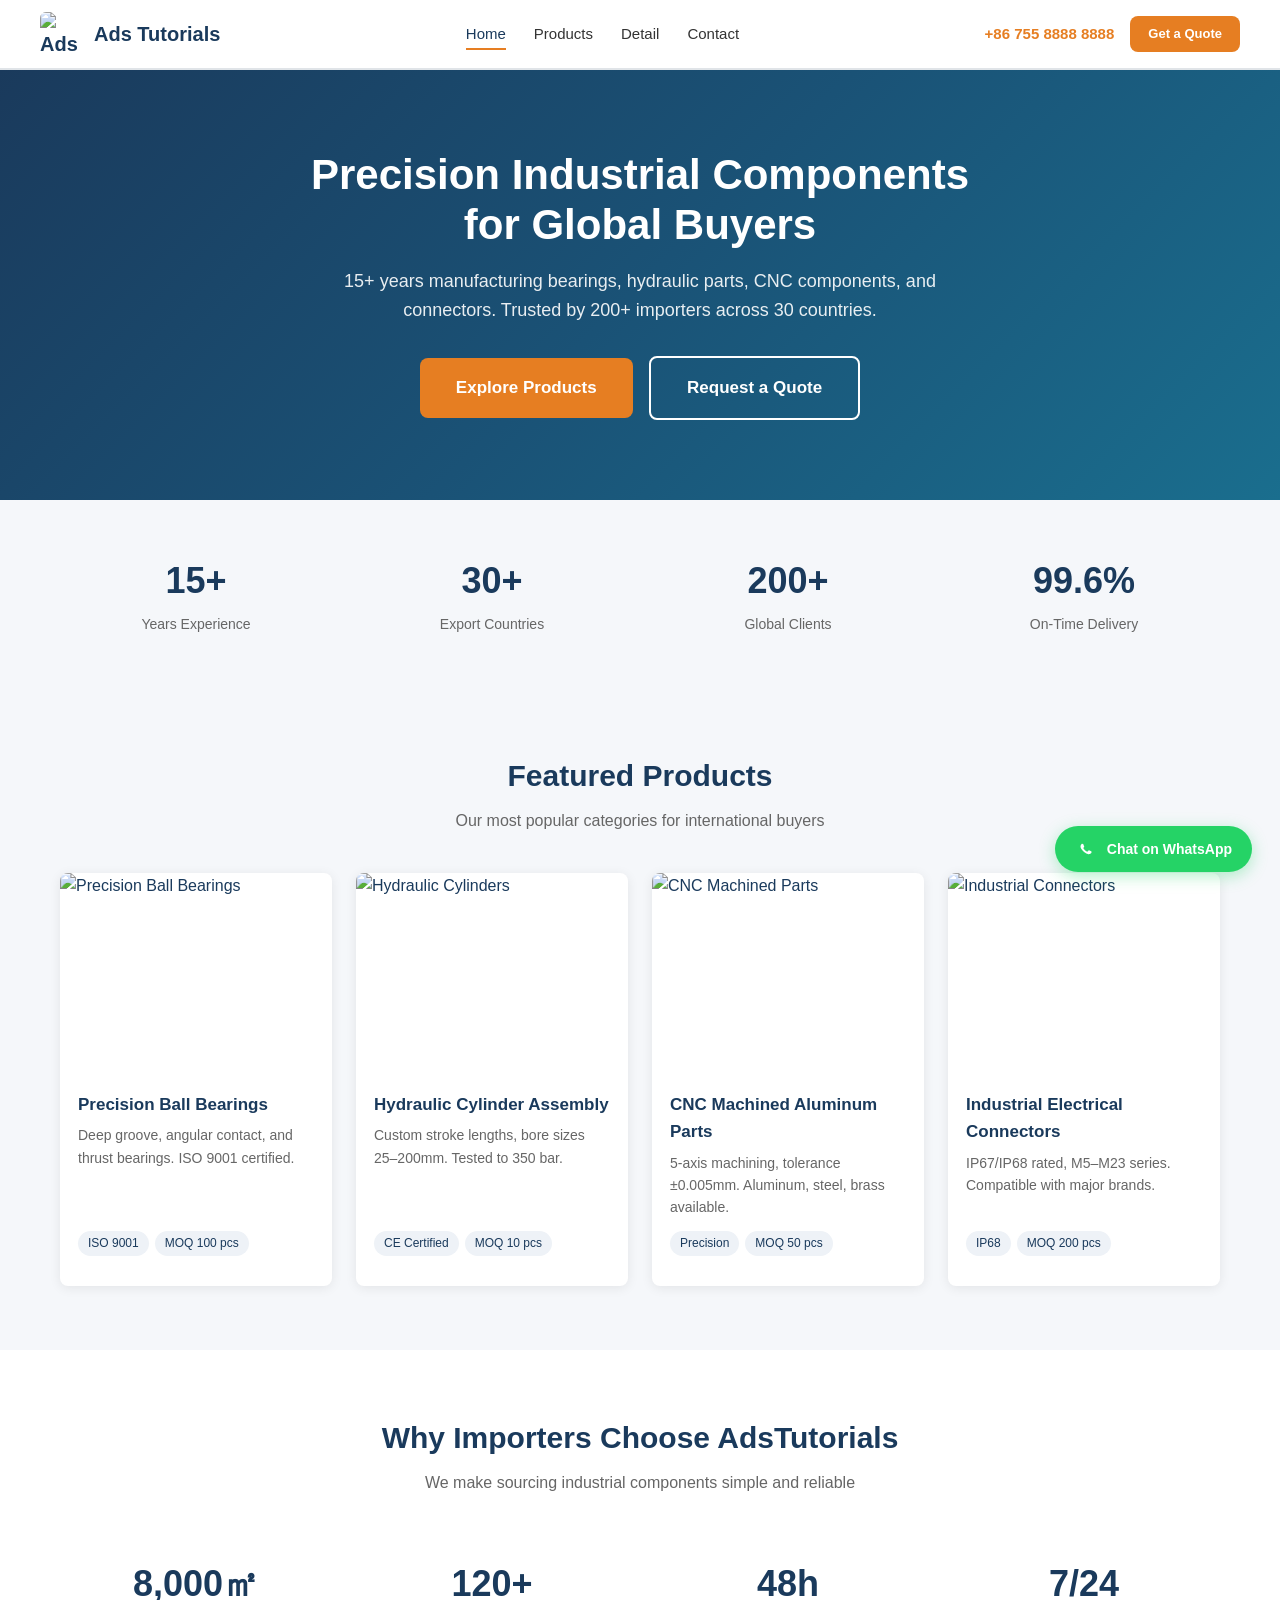
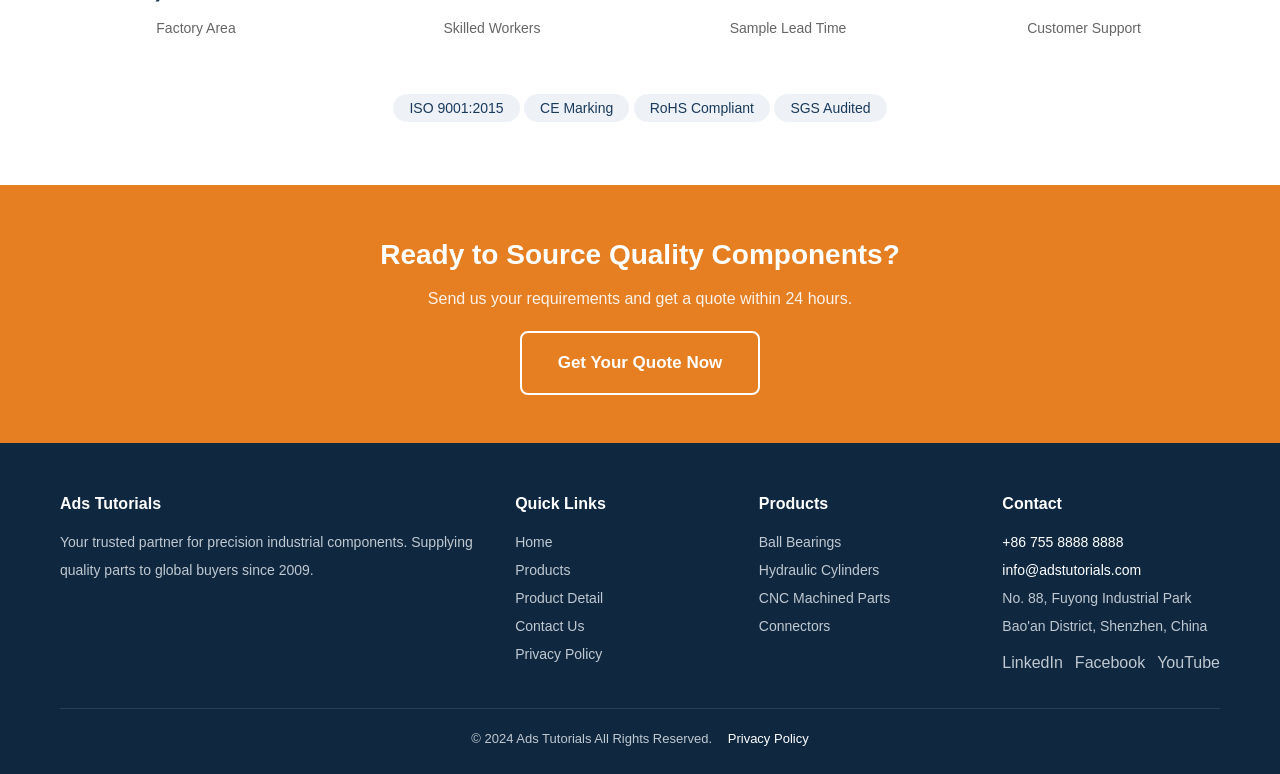
==== index.html @ 44723eed "Upgrade to scalable consent architecture: archetype-based, all pages unified" ====
<!DOCTYPE html>
<html lang="en">
<head>
  <meta charset="UTF-8">
  <meta name="viewport" content="width=device-width, initial-scale=1.0">
  <title>Ads Tutorials — Precision Components Manufacturer</title>
  <meta name="description" content="Ads Tutorials supplies high-quality precision bearings, hydraulic components, CNC machined parts, and industrial connectors to global buyers.">
    <!-- Silktide Consent Manager — Defaults (before GTM) -->
  <script>
    window.dataLayer = window.dataLayer || [];
    function gtag(){dataLayer.push(arguments);}
    // Strict Opt-in (BY,SG,KR + EU/UK): all tracking denied until consent
    gtag('consent','default',{
      analytics_storage:'denied',ad_storage:'denied',ad_user_data:'denied',ad_personalization:'denied',
      functionality_storage:'granted',security_storage:'granted',
      wait_for_update:500,region:['BY','SG','KR','GB','DE','FR','IT','ES','PL','NL','BE','IE','AT','PT','SE','DK','FI','CZ','RO']
    });
    // Rest of world (US,CA etc): tracking granted unless user previously opted out via Silktide
    gtag('consent','default',{
      analytics_storage:'granted',ad_storage:'granted',ad_user_data:'granted',ad_personalization:'granted',
      functionality_storage:'granted',security_storage:'granted',
      wait_for_update:500
    });
  </script>
  <link rel="stylesheet" href="https://cdn.jsdelivr.net/gh/silktide/consent-manager@v2.0.1/silktide-consent-manager.css">
  <script src="https://cdn.jsdelivr.net/gh/silktide/consent-manager@v2.0.1/silktide-consent-manager.js"></script>
  <!-- Google Tag Manager -->
<script>(function(w,d,s,l,i){w[l]=w[l]||[];w[l].push({"gtm.start":
new Date().getTime(),event:"gtm.js"});var f=d.getElementsByTagName(s)[0],
j=d.createElement(s),dl=l!="dataLayer"?"&l="+l:"";j.async=true;j.src=
"https://www.googletagmanager.com/gtm.js?id="+i+dl;f.parentNode.insertBefore(j,f);
})(window,document,"script","dataLayer","GTM-PPLVHVWR");</script>
  <!-- End Google Tag Manager -->

  <link rel="stylesheet" href="css/style.css">
</head>
<body>
<!-- Google Tag Manager (noscript) -->
<noscript><iframe src="https://www.googletagmanager.com/ns.html?id=GTM-PPLVHVWR"
height="0" width="0" style="display:none;visibility:hidden"></iframe></noscript>
<!-- End Google Tag Manager (noscript) -->

  <!-- Header -->
  <header class="site-header">
    <div class="container header-inner">
      <a href="/" class="logo">
        <img src="https://picsum.photos/seed/hengxin-logo/88/88" alt="Ads Tutorials Logo" width="44" height="44">
        Ads Tutorials
      </a>
      <nav>
        <ul class="main-nav">
          <li><a href="/" class="nav-link active t-nav-home">Home</a></li>
          <li><a href="/products.html" class="nav-link t-nav-products">Products</a></li>
          <li><a href="/product-detail.html" class="nav-link t-nav-detail">Detail</a></li>
          <li><a href="/contact.html" class="nav-link t-nav-contact">Contact</a></li>
        </ul>
      </nav>
      <div class="header-contact">
        <a href="tel:+8675588888888" class="header-phone t-hdr-phone">+86 755 8888 8888</a>
        <a href="/contact.html" class="btn btn-primary btn-sm btn-cta t-hdr-quote" data-cta="header_get_quote">Get a Quote</a>
      </div>
    </div>
  </header>

  <!-- Hero -->
  <section class="hero">
    <div class="container">
      <h1>Precision Industrial Components<br>for Global Buyers</h1>
      <p>15+ years manufacturing bearings, hydraulic parts, CNC components, and connectors. Trusted by 200+ importers across 30 countries.</p>
      <a href="/products.html" class="btn btn-primary btn-lg btn-cta t-hero-explore" data-cta="hero_explore_products">Explore Products</a>
      <a href="/contact.html" class="btn btn-outline btn-lg t-hero-quote" style="margin-left:12px">Request a Quote</a>
    </div>
  </section>

  <!-- Stats / Trust Bar -->
  <section class="section" style="padding: 32px 0;">
    <div class="container">
      <div class="stats">
        <div class="stat-item">
          <div class="stat-number">15+</div>
          <div class="stat-label">Years Experience</div>
        </div>
        <div class="stat-item">
          <div class="stat-number">30+</div>
          <div class="stat-label">Export Countries</div>
        </div>
        <div class="stat-item">
          <div class="stat-number">200+</div>
          <div class="stat-label">Global Clients</div>
        </div>
        <div class="stat-item">
          <div class="stat-number">99.6%</div>
          <div class="stat-label">On-Time Delivery</div>
        </div>
      </div>
    </div>
  </section>

  <!-- Featured Products -->
  <section class="section">
    <div class="container">
      <h2 class="section-title">Featured Products</h2>
      <p class="section-subtitle">Our most popular categories for international buyers</p>
      <div class="product-grid">
        <a href="/product-detail.html" class="product-card t-card-bearings" data-category="bearings">
          <img src="https://picsum.photos/seed/bearing/600/400" alt="Precision Ball Bearings" loading="lazy">
          <div class="card-body">
            <h3>Precision Ball Bearings</h3>
            <p>Deep groove, angular contact, and thrust bearings. ISO 9001 certified.</p>
            <div class="product-tags">
              <span class="tag">ISO 9001</span>
              <span class="tag">MOQ 100 pcs</span>
            </div>
          </div>
        </a>
        <a href="/product-detail.html" class="product-card t-card-hydraulic" data-category="hydraulic">
          <img src="https://picsum.photos/seed/hydraulic/600/400" alt="Hydraulic Cylinders" loading="lazy">
          <div class="card-body">
            <h3>Hydraulic Cylinder Assembly</h3>
            <p>Custom stroke lengths, bore sizes 25–200mm. Tested to 350 bar.</p>
            <div class="product-tags">
              <span class="tag">CE Certified</span>
              <span class="tag">MOQ 10 pcs</span>
            </div>
          </div>
        </a>
        <a href="/product-detail.html" class="product-card t-card-cnc" data-category="cnc">
          <img src="https://picsum.photos/seed/cnc-parts/600/400" alt="CNC Machined Parts" loading="lazy">
          <div class="card-body">
            <h3>CNC Machined Aluminum Parts</h3>
            <p>5-axis machining, tolerance ±0.005mm. Aluminum, steel, brass available.</p>
            <div class="product-tags">
              <span class="tag">Precision</span>
              <span class="tag">MOQ 50 pcs</span>
            </div>
          </div>
        </a>
        <a href="/product-detail.html" class="product-card t-card-connectors" data-category="connectors">
          <img src="https://picsum.photos/seed/connector/600/400" alt="Industrial Connectors" loading="lazy">
          <div class="card-body">
            <h3>Industrial Electrical Connectors</h3>
            <p>IP67/IP68 rated, M5–M23 series. Compatible with major brands.</p>
            <div class="product-tags">
              <span class="tag">IP68</span>
              <span class="tag">MOQ 200 pcs</span>
            </div>
          </div>
        </a>
      </div>
    </div>
  </section>

  <!-- About Snippet -->
  <section class="section" style="background: var(--white);">
    <div class="container">
      <h2 class="section-title">Why Importers Choose AdsTutorials</h2>
      <p class="section-subtitle">We make sourcing industrial components simple and reliable</p>
      <div class="stats" style="margin-top: 32px;">
        <div class="stat-item">
          <div class="stat-number">8,000㎡</div>
          <div class="stat-label">Factory Area</div>
        </div>
        <div class="stat-item">
          <div class="stat-number">120+</div>
          <div class="stat-label">Skilled Workers</div>
        </div>
        <div class="stat-item">
          <div class="stat-number">48h</div>
          <div class="stat-label">Sample Lead Time</div>
        </div>
        <div class="stat-item">
          <div class="stat-number">7/24</div>
          <div class="stat-label">Customer Support</div>
        </div>
      </div>

      <!-- Certifications -->
      <div style="text-align:center; margin-top: 36px;">
        <span class="tag" style="font-size:14px; padding:6px 16px;">ISO 9001:2015</span>
        <span class="tag" style="font-size:14px; padding:6px 16px;">CE Marking</span>
        <span class="tag" style="font-size:14px; padding:6px 16px;">RoHS Compliant</span>
        <span class="tag" style="font-size:14px; padding:6px 16px;">SGS Audited</span>
      </div>
    </div>
  </section>

  <!-- CTA Bar -->
  <section class="cta-bar">
    <div class="container">
      <h2>Ready to Source Quality Components?</h2>
      <p>Send us your requirements and get a quote within 24 hours.</p>
      <a href="/contact.html" class="btn btn-outline btn-lg btn-cta t-cta-quote" data-cta="footer_cta">Get Your Quote Now</a>
    </div>
  </section>

  <!-- Footer -->
  <footer class="site-footer">
    <div class="container">
      <div class="footer-grid">
        <div>
          <h4>Ads Tutorials</h4>
          <p>Your trusted partner for precision industrial components. Supplying quality parts to global buyers since 2009.</p>
        </div>
        <div>
          <h4>Quick Links</h4>
          <ul>
            <li><a href="/" class="footer-link t-ftr-home" data-nav="home">Home</a></li>
            <li><a href="/products.html" class="nav-link">Products</a></li>
            <li><a href="/product-detail.html" class="footer-link t-nav-detail" data-nav="detail">Product Detail</a></li>
            <li><a href="/contact.html" class="nav-link">Contact Us</a></li>
            <li><a href="/privacy.html" class="nav-link">Privacy Policy</a></li>
          </ul>
        </div>
        <div>
          <h4>Products</h4>
          <ul>
            <li><a href="/product-detail.html" class="footer-link t-ftr-bearings" data-product="bearings">Ball Bearings</a></li>
            <li><a href="/product-detail.html" class="footer-link t-ftr-hydraulic" data-product="hydraulic">Hydraulic Cylinders</a></li>
            <li><a href="/product-detail.html" class="footer-link t-ftr-cnc" data-product="cnc">CNC Machined Parts</a></li>
            <li><a href="/product-detail.html" class="footer-link t-ftr-connectors" data-product="connectors">Connectors</a></li>
          </ul>
        </div>
        <div>
          <h4>Contact</h4>
          <p>
            <a href="tel:+8675588888888" ">+86 755 8888 8888</a><br>
            <a href="mailto:info@adstutorials.com" ">info@adstutorials.com</a><br>
            No. 88, Fuyong Industrial Park<br>
            Bao'an District, Shenzhen, China
          </p>
          <!-- Social Media Links (for outbound click tracking) -->
          <div style="margin-top:10px;display:flex;gap:12px;">
            <a href="https://www.linkedin.com/" target="_blank" rel="noopener" class="social-link t-social-linkedin" data-platform="linkedin" style="color:#c0c8d0;">LinkedIn</a>
            <a href="https://www.facebook.com/" target="_blank" rel="noopener" class="social-link t-social-facebook" data-platform="facebook" style="color:#c0c8d0;">Facebook</a>
            <a href="https://www.youtube.com/" target="_blank" rel="noopener" class="social-link t-social-youtube" data-platform="youtube" style="color:#c0c8d0;">YouTube</a>
          </div>
        </div>
      </div>
      <div class="footer-bottom">
        &copy; 2024 Ads Tutorials All Rights Reserved.
        <a href="/privacy.html" style="color:var(--white);margin-left:12px;">Privacy Policy</a>
      </div>
    </div>
  </footer>

  <!-- WhatsApp Floating Button -->
  <a href="https://wa.me/8675588888888" class="whatsapp-float t-wa-float" target="_blank" rel="noopener" data-platform="whatsapp">
    <svg viewBox="0 0 24 24"><path d="M17.472 14.382c-.297-.149-1.758-.867-2.03-.967-.273-.099-.471-.148-.67.15-.197.297-.767.966-.94 1.164-.173.199-.347.223-.644.075-.297-.15-1.255-.463-2.39-1.475-.883-.788-1.48-1.761-1.653-2.059-.173-.297-.018-.458.13-.606.134-.133.298-.347.446-.52.149-.174.198-.298.298-.497.099-.198.05-.371-.025-.52-.075-.149-.669-1.612-.916-2.207-.242-.579-.487-.5-.669-.51-.173-.008-.371-.01-.57-.01-.198 0-.52.074-.792.372-.272.297-1.04 1.016-1.04 2.479 0 1.462 1.065 2.875 1.213 3.074.149.198 2.096 3.2 5.077 4.487.709.306 1.262.489 1.694.625.712.227 1.36.195 1.871.118.571-.085 1.758-.719 2.006-1.413.248-.694.248-1.289.173-1.413-.074-.124-.272-.198-.57-.347z"/></svg>
    Chat on WhatsApp
  </a>

  <script src="js/main.js"></script>
</body>
</html>
---- css/style.css ----
/* ========================================
   Ads Tutorials — B2B Foreign Trade
   Global Styles
   ======================================== */

:root {
  --primary: #1a3a5c;
  --primary-dark: #0f2840;
  --accent: #e67e22;
  --accent-hover: #d35400;
  --bg: #f5f7fa;
  --white: #ffffff;
  --text: #333333;
  --text-light: #666666;
  --border: #e0e4e8;
  --success: #27ae60;
  --whatsapp: #25d366;
  --shadow: 0 2px 12px rgba(0,0,0,0.08);
  --radius: 8px;
}

* {
  margin: 0;
  padding: 0;
  box-sizing: border-box;
}

body {
  font-family: -apple-system, BlinkMacSystemFont, "Segoe UI", Roboto, "Helvetica Neue", Arial, sans-serif;
  color: var(--text);
  background: var(--bg);
  line-height: 1.6;
}

a {
  color: var(--primary);
  text-decoration: none;
}

a:hover {
  color: var(--accent);
}

img {
  max-width: 100%;
  height: auto;
}

.container {
  max-width: 1200px;
  margin: 0 auto;
  padding: 0 20px;
}

/* ---------- Header ---------- */
.site-header {
  background: var(--white);
  border-bottom: 2px solid var(--border);
  position: sticky;
  top: 0;
  z-index: 100;
}

.header-inner {
  display: flex;
  align-items: center;
  justify-content: space-between;
  padding: 12px 0;
}

.logo {
  display: flex;
  align-items: center;
  gap: 10px;
  font-size: 20px;
  font-weight: 700;
  color: var(--primary);
}

.logo img {
  width: 44px;
  height: 44px;
  border-radius: 6px;
}

.main-nav {
  display: flex;
  gap: 28px;
  list-style: none;
}

.main-nav a {
  font-size: 15px;
  font-weight: 500;
  color: var(--text);
  padding: 6px 0;
  border-bottom: 2px solid transparent;
  transition: all 0.2s;
}

.main-nav a:hover,
.main-nav a.active {
  color: var(--primary);
  border-bottom-color: var(--accent);
}

.header-contact {
  display: flex;
  align-items: center;
  gap: 16px;
}

.header-phone {
  color: var(--accent);
  font-weight: 600;
  font-size: 15px;
}

/* ---------- Hero ---------- */
.hero {
  background: linear-gradient(135deg, var(--primary) 0%, #1a5276 50%, #1a6e8e 100%);
  color: var(--white);
  padding: 80px 0;
  text-align: center;
}

.hero h1 {
  font-size: 42px;
  font-weight: 800;
  margin-bottom: 16px;
  line-height: 1.2;
}

.hero p {
  font-size: 18px;
  opacity: 0.9;
  max-width: 640px;
  margin: 0 auto 32px;
}

/* ---------- Buttons ---------- */
.btn {
  display: inline-block;
  padding: 12px 28px;
  font-size: 15px;
  font-weight: 600;
  border-radius: var(--radius);
  border: none;
  cursor: pointer;
  transition: all 0.2s;
  text-align: center;
}

.btn-primary {
  background: var(--accent);
  color: #fff;
}
.btn-primary:hover {
  background: var(--accent-hover);
  color: #fff;
  transform: translateY(-1px);
  box-shadow: 0 4px 14px rgba(230,126,34,0.35);
}

.btn-outline {
  background: transparent;
  color: var(--white);
  border: 2px solid var(--white);
}
.btn-outline:hover {
  background: var(--white);
  color: var(--primary);
}

.btn-outline-dark {
  background: transparent;
  color: var(--primary);
  border: 2px solid var(--primary);
}
.btn-outline-dark:hover {
  background: var(--primary);
  color: #fff;
}

.btn-lg {
  padding: 16px 36px;
  font-size: 17px;
}

.btn-sm {
  padding: 8px 18px;
  font-size: 13px;
}

/* ---------- Section Layout ---------- */
.section {
  padding: 64px 0;
}

.section-title {
  font-size: 30px;
  font-weight: 700;
  color: var(--primary);
  text-align: center;
  margin-bottom: 8px;
}

.section-subtitle {
  text-align: center;
  color: var(--text-light);
  margin-bottom: 40px;
  font-size: 16px;
}

/* ---------- Product Cards ---------- */
.product-grid {
  display: grid;
  grid-template-columns: repeat(auto-fill, minmax(260px, 1fr));
  gap: 24px;
}

.product-card {
  background: var(--white);
  border-radius: var(--radius);
  overflow: hidden;
  box-shadow: var(--shadow);
  transition: transform 0.2s, box-shadow 0.2s;
  display: flex;
  flex-direction: column;
}

.product-card:hover {
  transform: translateY(-4px);
  box-shadow: 0 8px 24px rgba(0,0,0,0.12);
}

.product-card img {
  width: 100%;
  height: 200px;
  object-fit: cover;
}

.product-card .card-body {
  padding: 18px;
  flex: 1;
  display: flex;
  flex-direction: column;
}

.product-card .card-body h3 {
  font-size: 17px;
  margin-bottom: 6px;
  color: var(--primary);
}

.product-card .card-body p {
  font-size: 14px;
  color: var(--text-light);
  margin-bottom: 12px;
  flex: 1;
}

.product-tags {
  display: flex;
  gap: 6px;
  margin-bottom: 12px;
  flex-wrap: wrap;
}

.tag {
  background: #eef2f7;
  color: var(--primary);
  padding: 3px 10px;
  border-radius: 20px;
  font-size: 12px;
  font-weight: 500;
}

/* ---------- Stats ---------- */
.stats {
  display: grid;
  grid-template-columns: repeat(4, 1fr);
  gap: 24px;
  text-align: center;
}

.stat-item {
  padding: 20px;
}

.stat-number {
  font-size: 36px;
  font-weight: 800;
  color: var(--primary);
}

.stat-label {
  font-size: 14px;
  color: var(--text-light);
  margin-top: 4px;
}

/* ---------- CTA Bar ---------- */
.cta-bar {
  background: var(--accent);
  color: var(--white);
  padding: 48px 0;
  text-align: center;
}

.cta-bar h2 {
  font-size: 28px;
  margin-bottom: 8px;
}

.cta-bar p {
  font-size: 16px;
  opacity: 0.9;
  margin-bottom: 20px;
}

/* ---------- Contact Form ---------- */
.form-wrap {
  background: var(--white);
  border-radius: var(--radius);
  box-shadow: var(--shadow);
  padding: 36px;
  max-width: 640px;
  margin: 0 auto;
}

.form-group {
  margin-bottom: 18px;
}

.form-group label {
  display: block;
  font-weight: 600;
  margin-bottom: 6px;
  font-size: 14px;
}

.form-group input,
.form-group textarea,
.form-group select {
  width: 100%;
  padding: 11px 14px;
  border: 1px solid var(--border);
  border-radius: 6px;
  font-size: 15px;
  font-family: inherit;
  transition: border-color 0.2s;
}

.form-group input:focus,
.form-group textarea:focus,
.form-group select:focus {
  outline: none;
  border-color: var(--accent);
  box-shadow: 0 0 0 3px rgba(230,126,34,0.15);
}

.form-group textarea {
  resize: vertical;
  min-height: 100px;
}

/* ---------- Contact Info Bar ---------- */
.contact-info-bar {
  background: var(--white);
  border-bottom: 1px solid var(--border);
}

.contact-info-inner {
  display: flex;
  justify-content: space-between;
  padding: 10px 0;
  font-size: 13px;
  color: var(--text-light);
  gap: 20px;
}

/* ---------- Footer ---------- */
.site-footer {
  background: var(--primary-dark);
  color: #c0c8d0;
  padding: 48px 0 24px;
}

.footer-grid {
  display: grid;
  grid-template-columns: 2fr 1fr 1fr 1fr;
  gap: 32px;
  margin-bottom: 32px;
}

.footer-grid h4 {
  color: var(--white);
  margin-bottom: 12px;
  font-size: 16px;
}

.footer-grid p,
.footer-grid li {
  font-size: 14px;
  line-height: 2;
}
.footer-grid p a {
  color: var(--white);
}
.footer-grid p a:hover {
  color: var(--accent);
}

.footer-grid ul {
  list-style: none;
}

.footer-grid ul a {
  color: #c0c8d0;
}
.footer-grid ul a:hover {
  color: var(--accent);
}

.footer-bottom {
  border-top: 1px solid rgba(255,255,255,0.1);
  padding-top: 20px;
  text-align: center;
  font-size: 13px;
}

/* ---------- WhatsApp Float ---------- */
.whatsapp-float {
  position: fixed;
  bottom: 28px;
  right: 28px;
  z-index: 200;
  display: flex;
  align-items: center;
  gap: 10px;
  background: var(--whatsapp);
  color: #fff;
  padding: 12px 20px;
  border-radius: 50px;
  font-weight: 600;
  font-size: 14px;
  box-shadow: 0 4px 16px rgba(37,211,102,0.35);
  transition: transform 0.2s, box-shadow 0.2s;
}

.whatsapp-float:hover {
  transform: translateY(-2px);
  box-shadow: 0 6px 24px rgba(37,211,102,0.45);
  color: #fff;
}

.whatsapp-float svg {
  width: 22px;
  height: 22px;
  fill: currentColor;
}

/* ---------- Thank-you Page ---------- */
.thankyou-section {
  min-height: 60vh;
  display: flex;
  align-items: center;
  justify-content: center;
  text-align: center;
}

.thankyou-card {
  background: var(--white);
  border-radius: var(--radius);
  box-shadow: var(--shadow);
  padding: 60px 40px;
  max-width: 480px;
}

.thankyou-card .check-icon {
  width: 72px;
  height: 72px;
  background: var(--success);
  color: #fff;
  border-radius: 50%;
  display: flex;
  align-items: center;
  justify-content: center;
  margin: 0 auto 24px;
  font-size: 36px;
}

.thankyou-card h2 {
  color: var(--primary);
  margin-bottom: 8px;
}

.thankyou-card p {
  color: var(--text-light);
  margin-bottom: 24px;
}

/* ---------- Product Detail Layout ---------- */
.product-detail {
  display: grid;
  grid-template-columns: 1fr 1fr;
  gap: 48px;
  align-items: start;
}

.product-gallery img {
  border-radius: var(--radius);
  width: 100%;
}

.product-specs {
  background: var(--white);
  border-radius: var(--radius);
  box-shadow: var(--shadow);
  padding: 28px;
}

.product-specs table {
  width: 100%;
  border-collapse: collapse;
}

.product-specs th,
.product-specs td {
  padding: 10px 12px;
  text-align: left;
  border-bottom: 1px solid var(--border);
  font-size: 14px;
}

.product-specs th {
  background: #f9fafb;
  font-weight: 600;
  width: 35%;
  color: var(--primary);
}

.inquiry-actions {
  display: flex;
  gap: 12px;
  flex-wrap: wrap;
  margin-top: 20px;
}

/* ---------- Filter Tags ---------- */
.filter-bar {
  display: flex;
  gap: 10px;
  justify-content: center;
  margin-bottom: 32px;
  flex-wrap: wrap;
}

.filter-tag {
  padding: 8px 20px;
  border: 1px solid var(--border);
  border-radius: 30px;
  font-size: 14px;
  cursor: pointer;
  background: var(--white);
  transition: all 0.2s;
  user-select: none;
}

.filter-tag:hover,
.filter-tag.active {
  background: var(--primary);
  color: var(--white);
  border-color: var(--primary);
}

/* ---------- Search Box ---------- */
.search-box {
  display: flex;
  gap: 10px;
  max-width: 400px;
  margin: 0 auto 32px;
}

.search-box input {
  flex: 1;
  padding: 10px 14px;
  border: 1px solid var(--border);
  border-radius: 6px;
  font-size: 15px;
}

.search-box input:focus {
  outline: none;
  border-color: var(--accent);
}

/* ---------- Responsive ---------- */
@media (max-width: 768px) {
  .hero h1 { font-size: 28px; }
  .hero p { font-size: 16px; }
  .stats { grid-template-columns: repeat(2, 1fr); }
  .footer-grid { grid-template-columns: 1fr 1fr; }
  .product-detail { grid-template-columns: 1fr; }
  .main-nav { display: none; }
  .site-header .btn { display: none; }
  .contact-info-inner { flex-direction: column; gap: 4px; }
  .product-grid { grid-template-columns: 1fr; }
  .inquiry-actions { flex-direction: column; }
}

/* ---------- Checkout Modal ---------- */
.checkout-overlay {
  display: none;
  position: fixed;
  inset: 0;
  background: rgba(0,0,0,0.45);
  z-index: 300;
  align-items: center;
  justify-content: center;
}
.checkout-overlay.open { display: flex; }

.checkout-modal2 {
  background: #fff;
  border-radius: var(--radius);
  padding: 32px;
  width: 420px;
  max-width: 90vw;
  box-shadow: 0 8px 32px rgba(0,0,0,0.2);
}
.checkout-modal2 h3 { margin-bottom: 20px; color: var(--primary); }

.buy-confirm {
  display: none;
  text-align: center;
  padding: 60px 20px;
}
.buy-confirm.show { display: block; }
.buy-confirm .check-icon {
  width: 64px; height: 64px;
  background: var(--success);
  color: #fff;
  border-radius: 50%;
  display: inline-flex;
  align-items: center;
  justify-content: center;
  font-size: 32px;
  margin-bottom: 16px;
}
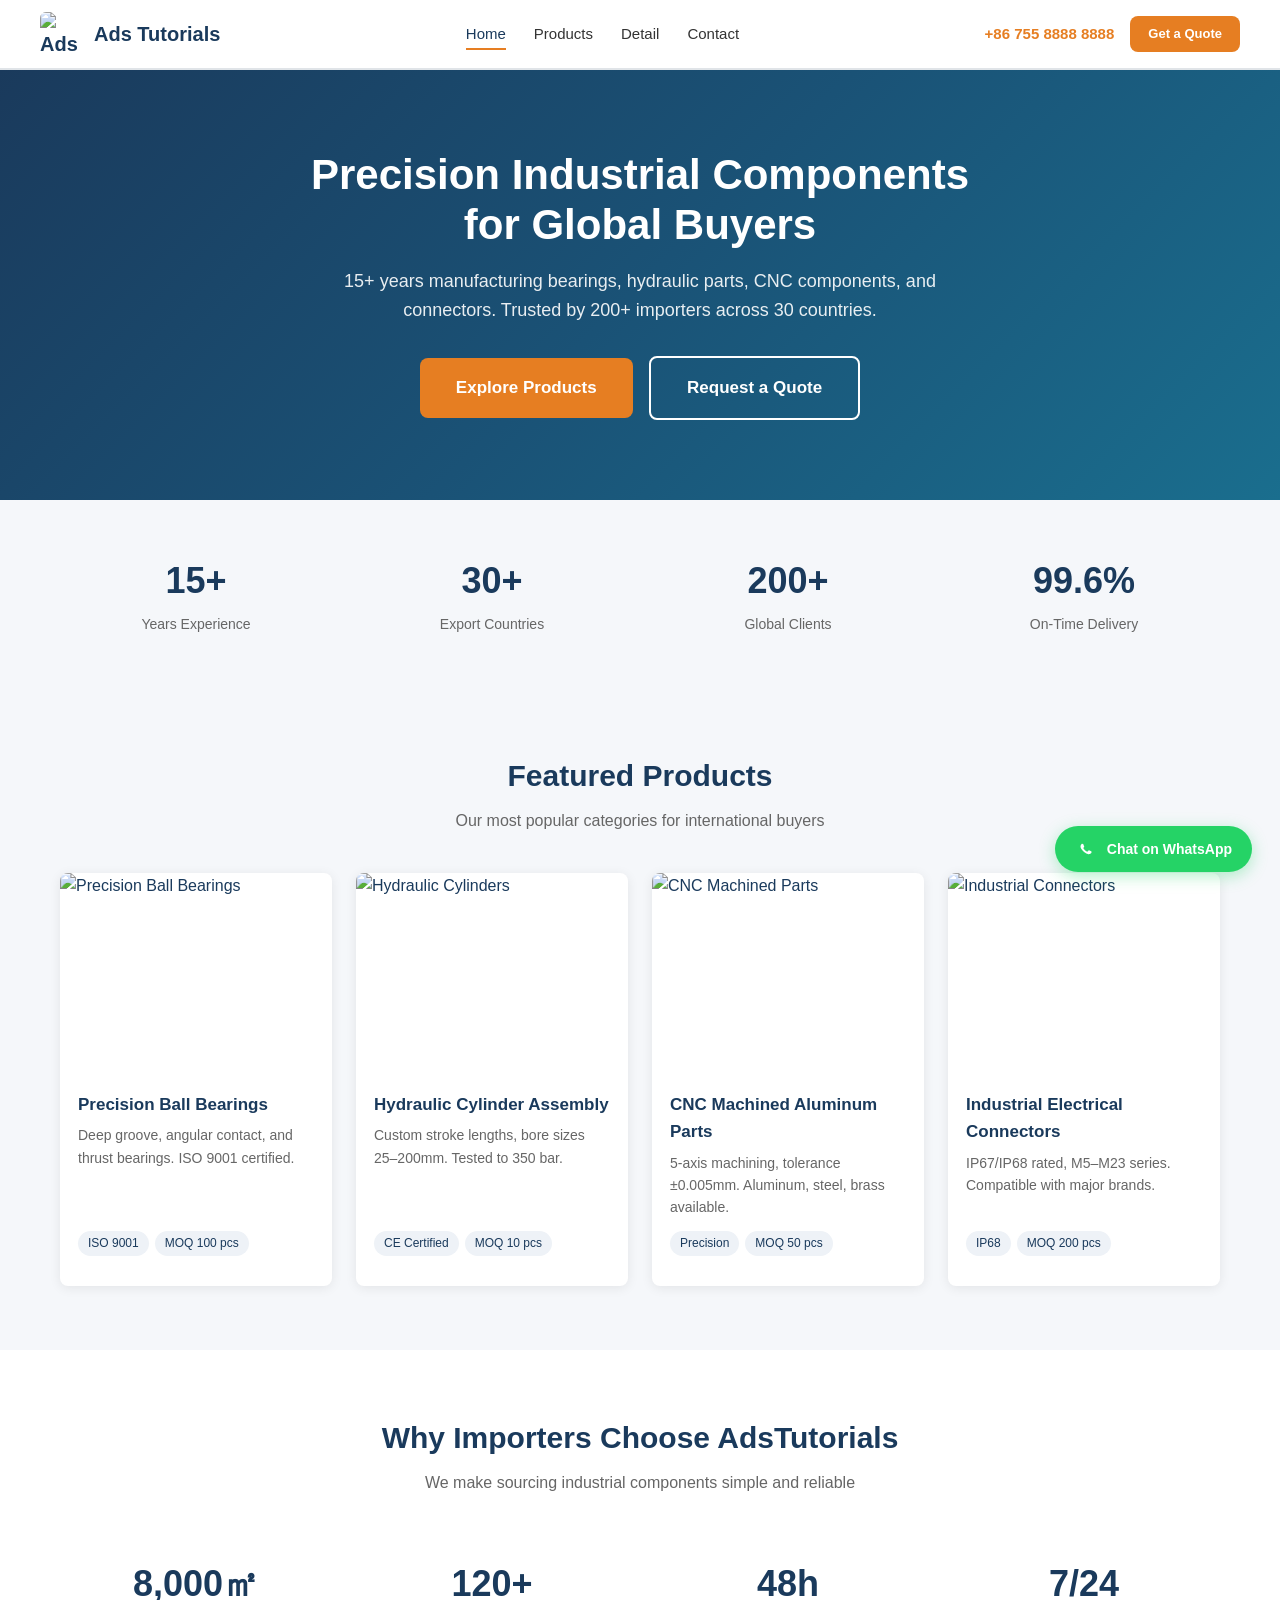
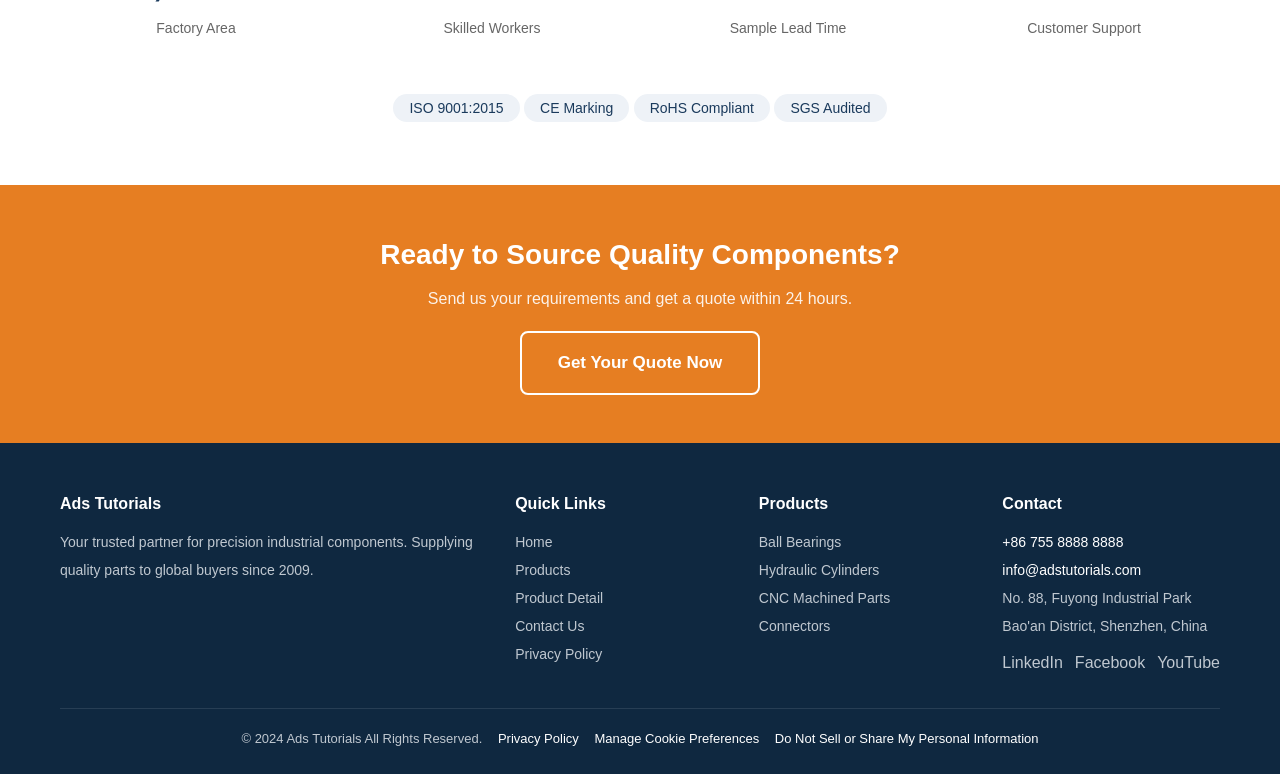
==== commit aa5799eb: "fix: add BR/CH/ZA/JP/AU to consent regions, update privacy policy, add DNS/cookie footer links" ====
--- a/index.html
+++ b/index.html
@@ -1,4 +1,4 @@
-<!DOCTYPE html>
+﻿<!DOCTYPE html>
 <html lang="en">
 <head>
   <meta charset="UTF-8">
@@ -13,7 +13,7 @@
     gtag('consent','default',{
       analytics_storage:'denied',ad_storage:'denied',ad_user_data:'denied',ad_personalization:'denied',
       functionality_storage:'granted',security_storage:'granted',
-      wait_for_update:500,region:['BY','SG','KR','GB','DE','FR','IT','ES','PL','NL','BE','IE','AT','PT','SE','DK','FI','CZ','RO']
+      wait_for_update:500,region:['BY','SG','KR','GB','DE','FR','IT','ES','PL','NL','BE','IE','AT','PT','SE','DK','FI','CZ','RO','BR','CH','ZA']
     });
     // Rest of world (US,CA etc): tracking granted unless user previously opted out via Silktide
     gtag('consent','default',{
@@ -239,6 +239,8 @@
       <div class="footer-bottom">
         &copy; 2024 Ads Tutorials All Rights Reserved.
         <a href="/privacy.html" style="color:var(--white);margin-left:12px;">Privacy Policy</a>
+        <a href="#" onclick="if(window.silktideConsentManager){silktideConsentManager.open();return false;}" style="color:var(--white);margin-left:12px;">Manage Cookie Preferences</a>
+        <a href="#" onclick="if(window.silktideConsentManager){silktideConsentManager.open();return false;}" style="color:var(--white);margin-left:12px;">Do Not Sell or Share My Personal Information</a>
       </div>
     </div>
   </footer>
